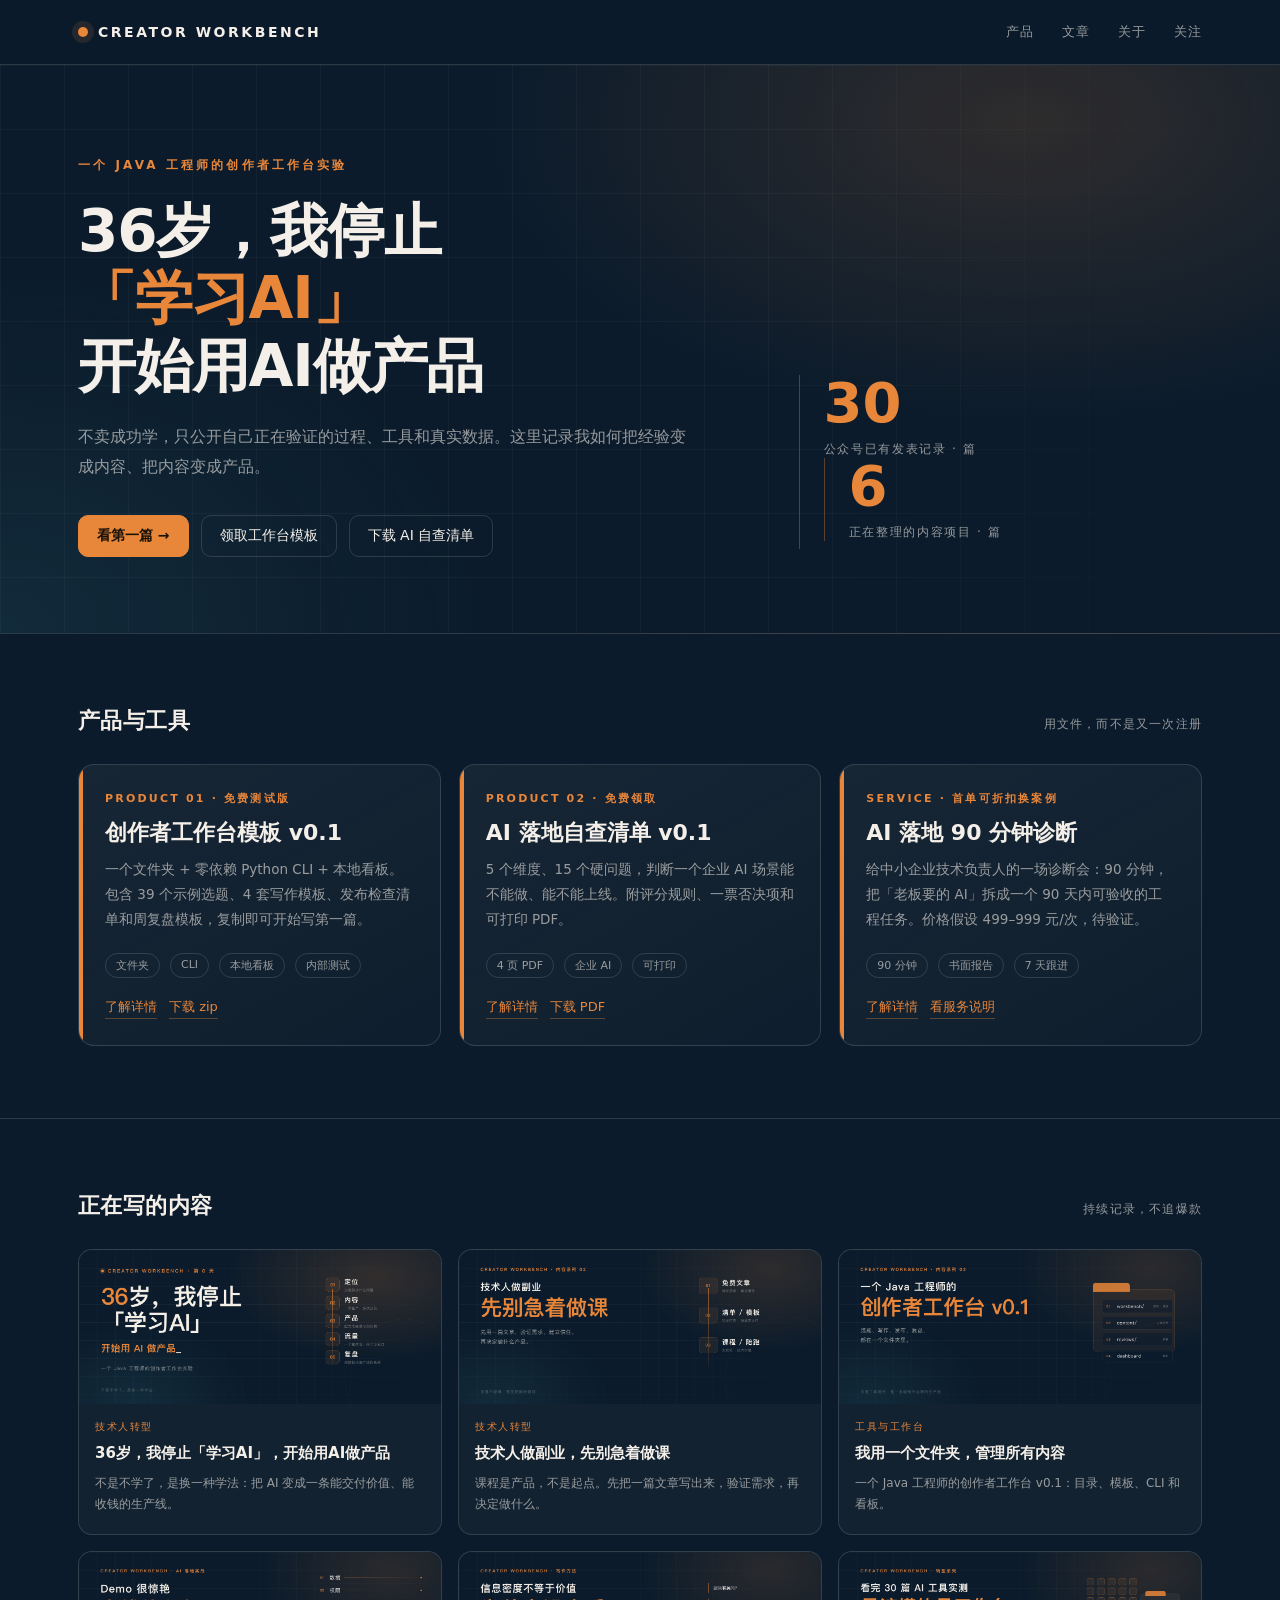
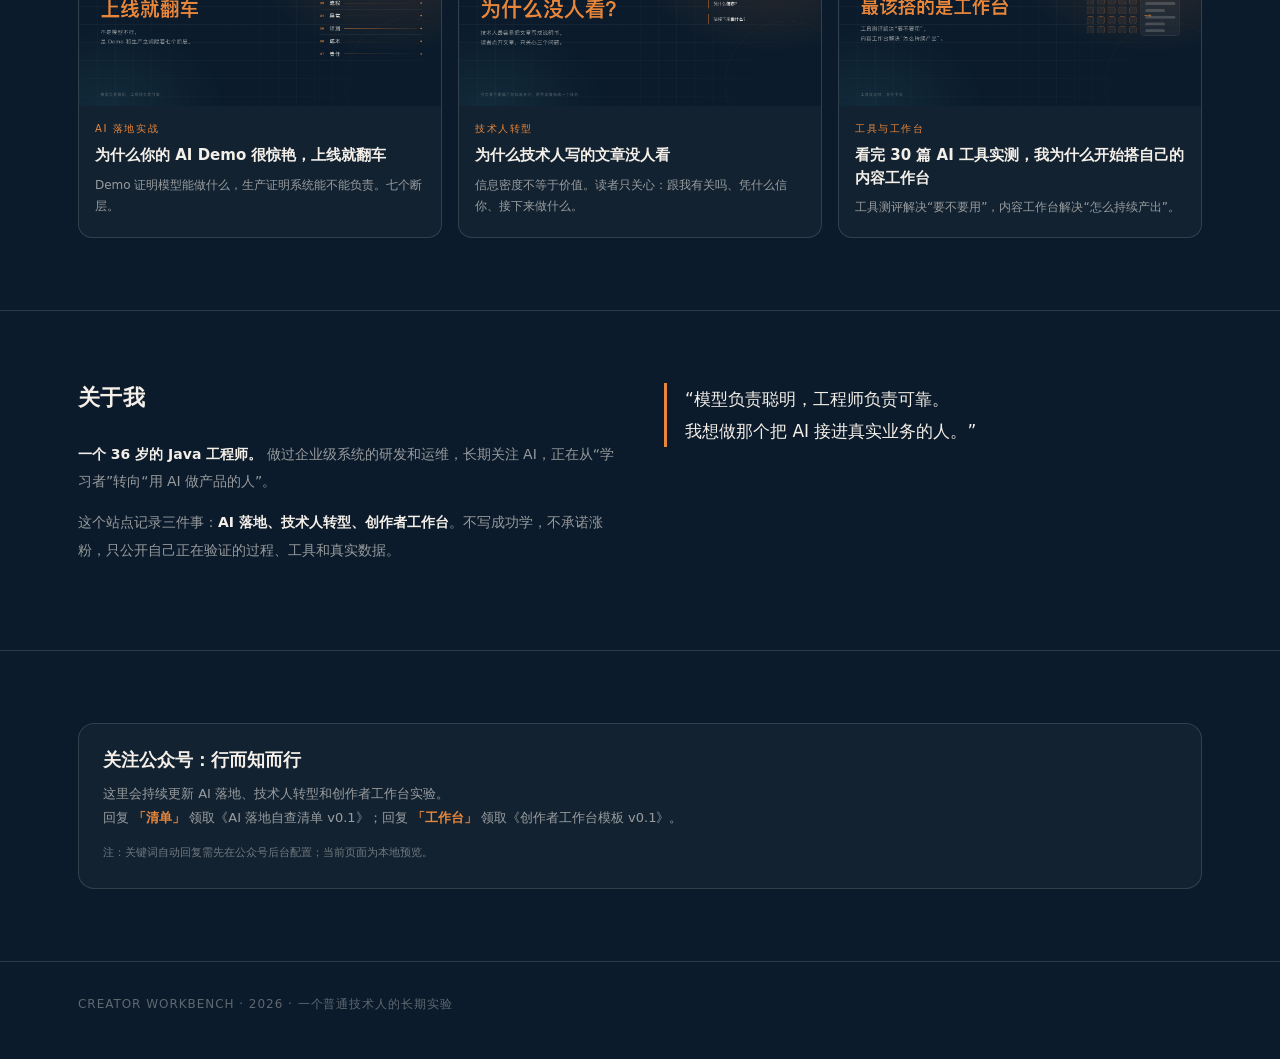
==== index.html @ 11e23430 "Add product detail pages and product links" ====
<!doctype html>
<html lang="zh-CN">
<head>
<meta charset="utf-8">
<meta name="viewport" content="width=device-width, initial-scale=1">
<meta name="description" content="一个 36 岁 Java 工程师的创作者工作台实验：AI 落地、技术人转型、内容与产品。">
<meta property="og:type" content="website">
<meta property="og:title" content="创作者工作台 · 一个 36 岁 Java 工程师的转型实验">
<meta property="og:description" content="不卖成功学，只公开自己正在验证的过程、工具和真实数据。">
<meta property="og:image" content="assets/og-image.png">
<meta name="twitter:card" content="summary_large_image">
<link rel="icon" href="favicon.svg" type="image/svg+xml">
<title>创作者工作台 · 一个 36 岁 Java 工程师的转型实验</title>
<style>
  :root{
    --navy:#0B1B2B; --navy2:#10283D; --orange:#E8863A; --cream:#F4EFE8; --dim:rgba(244,239,232,.6); --line:rgba(244,239,232,.14);
    --max:1180px;
  }
  *{box-sizing:border-box;margin:0;padding:0}
  html{scroll-behavior:smooth}
  body{background:var(--navy);color:var(--cream);font-family:"PingFang SC","Hiragino Sans GB","Microsoft YaHei",system-ui,sans-serif;-webkit-font-smoothing:antialiased}
  a{color:inherit;text-decoration:none}
  .wrap{max-width:var(--max);margin:0 auto;padding:0 28px}
  .nav{position:sticky;top:0;z-index:20;background:rgba(11,27,43,.82);backdrop-filter:blur(16px);border-bottom:1px solid var(--line)}
  .nav-in{height:64px;display:flex;align-items:center;justify-content:space-between}
  .brand{display:flex;align-items:center;gap:10px;font-size:14px;letter-spacing:.18em;font-weight:700}
  .mark{width:10px;height:10px;border-radius:50%;background:var(--orange);box-shadow:0 0 0 6px rgba(232,134,58,.12)}
  .nav-links{display:flex;gap:28px;font-size:13px;color:var(--dim);letter-spacing:.08em}
  .nav-links a:hover{color:var(--orange)}
  .hero{position:relative;overflow:hidden;padding:92px 0 76px;border-bottom:1px solid var(--line);background:
    radial-gradient(900px 500px at 80% 10%,rgba(232,134,58,.16),transparent 60%),
    radial-gradient(800px 600px at 0% 100%,rgba(45,106,120,.2),transparent 60%)}
  .hero:before{content:"";position:absolute;inset:0;background-image:linear-gradient(rgba(255,255,255,.035) 1px,transparent 1px),linear-gradient(90deg,rgba(255,255,255,.035) 1px,transparent 1px);background-size:64px 64px;mask-image:linear-gradient(90deg,#000 0%,#000 60%,transparent 100%)}
  .hero-in{position:relative;display:grid;grid-template-columns:1.25fr .75fr;gap:48px;align-items:end}
  .eyebrow{color:var(--orange);font-size:12px;letter-spacing:.26em;font-weight:600}
  h1{font-size:clamp(36px,4.8vw,58px);line-height:1.16;letter-spacing:-.02em;font-weight:800;margin-top:24px;max-width:760px}
  h1 span{color:var(--orange)}
  .lead{margin-top:22px;color:var(--dim);font-size:16px;line-height:1.9;max-width:620px}
  .actions{display:flex;flex-wrap:wrap;gap:12px;margin-top:32px}
  .btn{display:inline-flex;align-items:center;gap:8px;height:42px;padding:0 18px;border-radius:10px;font-size:14px;border:1px solid var(--line);color:var(--cream);transition:.2s}
  .btn:hover{border-color:var(--orange);color:var(--orange)}
  .btn.primary{background:var(--orange);border-color:var(--orange);color:#1a1208;font-weight:700}
  .btn.primary:hover{background:#f19a53;color:#1a1208}
  .hero-stat{border-left:1px solid rgba(232,134,58,.35);padding-left:24px;margin-bottom:8px}
  .hero-stat .big{font-size:56px;font-weight:800;color:var(--orange);line-height:1}
  .hero-stat .cap{font-size:12px;color:var(--dim);letter-spacing:.14em;margin-top:10px}
  .section{padding:72px 0;border-bottom:1px solid var(--line)}
  .section-head{display:flex;align-items:baseline;justify-content:space-between;gap:20px;margin-bottom:28px}
  .section-title{font-size:22px;font-weight:700;letter-spacing:.02em}
  .section-note{font-size:12px;color:var(--dim);letter-spacing:.1em}
  .products{display:grid;grid-template-columns:repeat(3,1fr);gap:18px}
  .product{border:1px solid var(--line);background:linear-gradient(150deg,rgba(244,239,232,.055),rgba(244,239,232,.015));border-radius:16px;padding:26px;position:relative;overflow:hidden}
  .product:before{content:"";position:absolute;left:0;top:0;width:4px;height:100%;background:var(--orange)}
  .product .k{font-size:11px;color:var(--orange);letter-spacing:.2em;font-weight:600}
  .product h3{font-size:22px;margin:12px 0 10px;line-height:1.35}
  .product p{font-size:13.5px;line-height:1.85;color:var(--dim);min-height:78px}
  .product .meta{display:flex;gap:10px;flex-wrap:wrap;margin:18px 0 20px}
  .pill{font-size:11px;border:1px solid var(--line);border-radius:999px;padding:4px 10px;color:var(--dim)}
  .product .links{display:flex;gap:12px;flex-wrap:wrap;font-size:13px}
  .product .links a{color:var(--orange);border-bottom:1px solid rgba(232,134,58,.35);padding-bottom:2px}
  .articles{display:grid;grid-template-columns:repeat(3,1fr);gap:16px}
  .article{border:1px solid var(--line);border-radius:14px;overflow:hidden;background:rgba(244,239,232,.03);transition:.2s}
  .article:hover{border-color:rgba(232,134,58,.5);transform:translateY(-2px)}
  .article img{display:block;width:100%;aspect-ratio:2.35/1;object-fit:cover;background:#10283D}
  .article-body{padding:16px 16px 18px}
  .article .tag{font-size:10px;color:var(--orange);letter-spacing:.16em}
  .article h3{font-size:15px;line-height:1.5;margin-top:8px;font-weight:600}
  .article p{font-size:12px;color:var(--dim);line-height:1.8;margin-top:8px;display:-webkit-box;-webkit-line-clamp:2;-webkit-box-orient:vertical;overflow:hidden}
  .about{display:grid;grid-template-columns:1fr 1fr;gap:48px;align-items:start}
  .about p{font-size:14px;line-height:1.95;color:var(--dim);margin-bottom:14px}
  .about strong{color:var(--cream)}
  .quote{border-left:3px solid var(--orange);padding-left:18px;color:var(--cream);font-size:17px;line-height:1.9}
  .contact{border:1px solid var(--line);border-radius:16px;padding:24px;background:rgba(244,239,232,.03)}
  .contact h3{font-size:18px;margin-bottom:10px}
  .contact p{font-size:13px;color:var(--dim);line-height:1.9}
  .contact .kw{color:var(--orange);font-weight:600}
  footer{padding:34px 0 46px;color:rgba(244,239,232,.36);font-size:12px;letter-spacing:.08em}
  @media(max-width:900px){.hero-in{grid-template-columns:1fr}.hero-stat{border-left:0;border-top:1px solid var(--line);padding:20px 0 0}.products{grid-template-columns:1fr}.articles{grid-template-columns:repeat(2,1fr)}.about{grid-template-columns:1fr}}
  @media(max-width:560px){.nav-links{display:none}.articles{grid-template-columns:1fr}.section{padding:56px 0}.hero{padding:70px 0 60px}}
</style>
</head>
<body>
<nav class="nav"><div class="wrap nav-in">
  <div class="brand"><span class="mark"></span>CREATOR WORKBENCH</div>
  <div class="nav-links"><a href="#products">产品</a><a href="#articles">文章</a><a href="#about">关于</a><a href="#contact">关注</a></div>
</div></nav>

<header class="hero"><div class="wrap hero-in">
  <div>
    <div class="eyebrow">一个 JAVA 工程师的创作者工作台实验</div>
    <h1>36岁，我停止<br><span>「学习AI」</span><br>开始用AI做产品</h1>
    <p class="lead">不卖成功学，只公开自己正在验证的过程、工具和真实数据。这里记录我如何把经验变成内容、把内容变成产品。</p>
    <div class="actions">
      <a class="btn primary" href="articles/2026-11-09-stop-learning-ai/index.html">看第一篇 →</a>
      <a class="btn" href="downloads/creator-workbench-template-v0.1.zip">领取工作台模板</a>
      <a class="btn" href="downloads/AI落地自查清单-v0.1.pdf">下载 AI 自查清单</a>
    </div>
  </div>
  <div class="hero-stat"><div class="big">30</div><div class="cap">公众号已有发表记录 · 篇</div><div class="hero-stat"><div class="big">6</div><div class="cap">正在整理的内容项目 · 篇</div></div></div>
</div></header>

<main>
  <section class="section" id="products"><div class="wrap">
    <div class="section-head"><h2 class="section-title">产品与工具</h2><span class="section-note">用文件，而不是又一次注册</span></div>
    <div class="products">
      <article class="product">
        <div class="k">PRODUCT 01 · 免费测试版</div>
        <h3>创作者工作台模板 v0.1</h3>
        <p>一个文件夹 + 零依赖 Python CLI + 本地看板。包含 39 个示例选题、4 套写作模板、发布检查清单和周复盘模板，复制即可开始写第一篇。</p>
        <div class="meta"><span class="pill">文件夹</span><span class="pill">CLI</span><span class="pill">本地看板</span><span class="pill">内部测试</span></div>
        <div class="links"><a href="products/creator-workbench-template.html">了解详情</a><a href="downloads/creator-workbench-template-v0.1.zip">下载 zip</a></div>
      </article>
      <article class="product">
        <div class="k">PRODUCT 02 · 免费领取</div>
        <h3>AI 落地自查清单 v0.1</h3>
        <p>5 个维度、15 个硬问题，判断一个企业 AI 场景能不能做、能不能上线。附评分规则、一票否决项和可打印 PDF。</p>
        <div class="meta"><span class="pill">4 页 PDF</span><span class="pill">企业 AI</span><span class="pill">可打印</span></div>
        <div class="links"><a href="products/ai-landing-checklist.html">了解详情</a><a href="downloads/AI落地自查清单-v0.1.pdf">下载 PDF</a></div>
      </article>
      <article class="product">
        <div class="k">SERVICE · 首单可折扣换案例</div>
        <h3>AI 落地 90 分钟诊断</h3>
        <p>给中小企业技术负责人的一场诊断会：90 分钟，把「老板要的 AI」拆成一个 90 天内可验收的工程任务。价格假设 499–999 元/次，待验证。</p>
        <div class="meta"><span class="pill">90 分钟</span><span class="pill">书面报告</span><span class="pill">7 天跟进</span></div>
        <div class="links"><a href="products/ai-diagnosis.html">了解详情</a><a href="downloads/AI落地90分钟诊断-服务说明.pdf">看服务说明</a></div>
      </article>
    </div>
  </div></section>

  <section class="section" id="articles"><div class="wrap">
    <div class="section-head"><h2 class="section-title">正在写的内容</h2><span class="section-note">持续记录，不追爆款</span></div>
    <div class="articles">
      <a class="article" href="articles/2026-11-09-stop-learning-ai/index.html"><img src="assets/article-01-cover.png" alt="36岁，我停止「学习AI」"><div class="article-body"><div class="tag">技术人转型</div><h3>36岁，我停止「学习AI」，开始用AI做产品</h3><p>不是不学了，是换一种学法：把 AI 变成一条能交付价值、能收钱的生产线。</p></div></a>
      <a class="article" href="articles/2026-11-10-side-business-first-article/index.html"><img src="assets/article-02-cover.png" alt="技术人做副业"><div class="article-body"><div class="tag">技术人转型</div><h3>技术人做副业，先别急着做课</h3><p>课程是产品，不是起点。先把一篇文章写出来，验证需求，再决定做什么。</p></div></a>
      <a class="article" href="articles/2026-11-15-creator-workbench-v01/index.html"><img src="assets/article-03-cover.png" alt="我用一个文件夹管理所有内容"><div class="article-body"><div class="tag">工具与工作台</div><h3>我用一个文件夹，管理所有内容</h3><p>一个 Java 工程师的创作者工作台 v0.1：目录、模板、CLI 和看板。</p></div></a>
      <a class="article" href="articles/2026-11-18-ai-demo-to-production/index.html"><img src="assets/article-04-cover.png" alt="AI Demo 上线翻车"><div class="article-body"><div class="tag">AI 落地实战</div><h3>为什么你的 AI Demo 很惊艳，上线就翻车</h3><p>Demo 证明模型能做什么，生产证明系统能不能负责。七个断层。</p></div></a>
      <a class="article" href="articles/2026-11-21-why-tech-articles-flop/index.html"><img src="assets/article-05-cover.png" alt="为什么技术人写的文章没人看"><div class="article-body"><div class="tag">技术人转型</div><h3>为什么技术人写的文章没人看</h3><p>信息密度不等于价值。读者只关心：跟我有关吗、凭什么信你、接下来做什么。</p></div></a>
      <a class="article" href="articles/2026-11-24-30-tools-workbench/index.html"><img src="assets/article-06-cover.png" alt="30篇工具实测之后"><div class="article-body"><div class="tag">工具与工作台</div><h3>看完 30 篇 AI 工具实测，我为什么开始搭自己的内容工作台</h3><p>工具测评解决“要不要用”，内容工作台解决“怎么持续产出”。</p></div></a>
    </div>
  </div></section>

  <section class="section" id="about"><div class="wrap about">
    <div>
      <div class="section-head"><h2 class="section-title">关于我</h2></div>
      <p><strong>一个 36 岁的 Java 工程师。</strong> 做过企业级系统的研发和运维，长期关注 AI，正在从“学习者”转向“用 AI 做产品的人”。</p>
      <p>这个站点记录三件事：<strong>AI 落地、技术人转型、创作者工作台</strong>。不写成功学，不承诺涨粉，只公开自己正在验证的过程、工具和真实数据。</p>
    </div>
    <div class="quote">“模型负责聪明，工程师负责可靠。<br>我想做那个把 AI 接进真实业务的人。”</div>
  </div></section>

  <section class="section" id="contact"><div class="wrap">
    <div class="contact">
      <h3>关注公众号：行而知而行</h3>
      <p>这里会持续更新 AI 落地、技术人转型和创作者工作台实验。<br>回复 <span class="kw">「清单」</span> 领取《AI 落地自查清单 v0.1》；回复 <span class="kw">「工作台」</span> 领取《创作者工作台模板 v0.1》。</p>
      <p style="margin-top:12px;font-size:11px;opacity:.7">注：关键词自动回复需先在公众号后台配置；当前页面为本地预览。</p>
    </div>
  </div></section>
</main>
<footer><div class="wrap">CREATOR WORKBENCH · 2026 · 一个普通技术人的长期实验</div></footer>
</body>
</html>
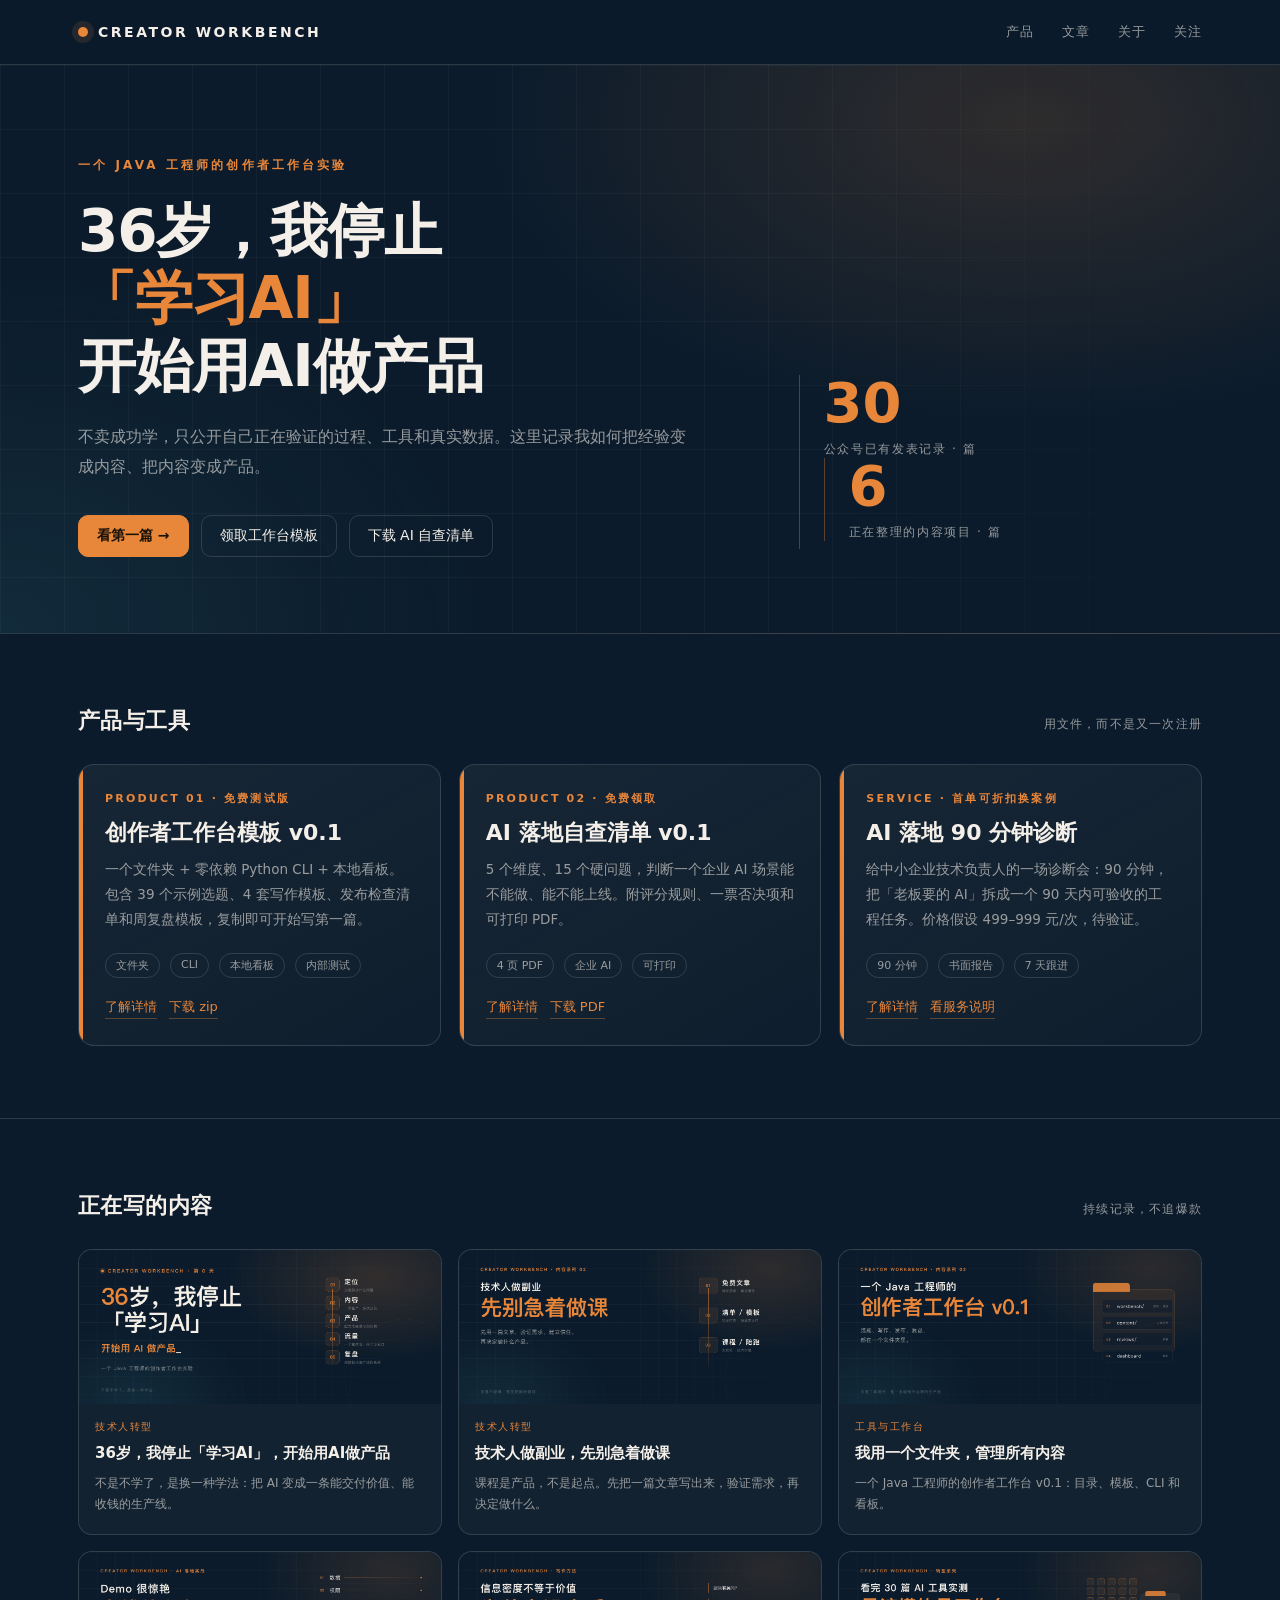
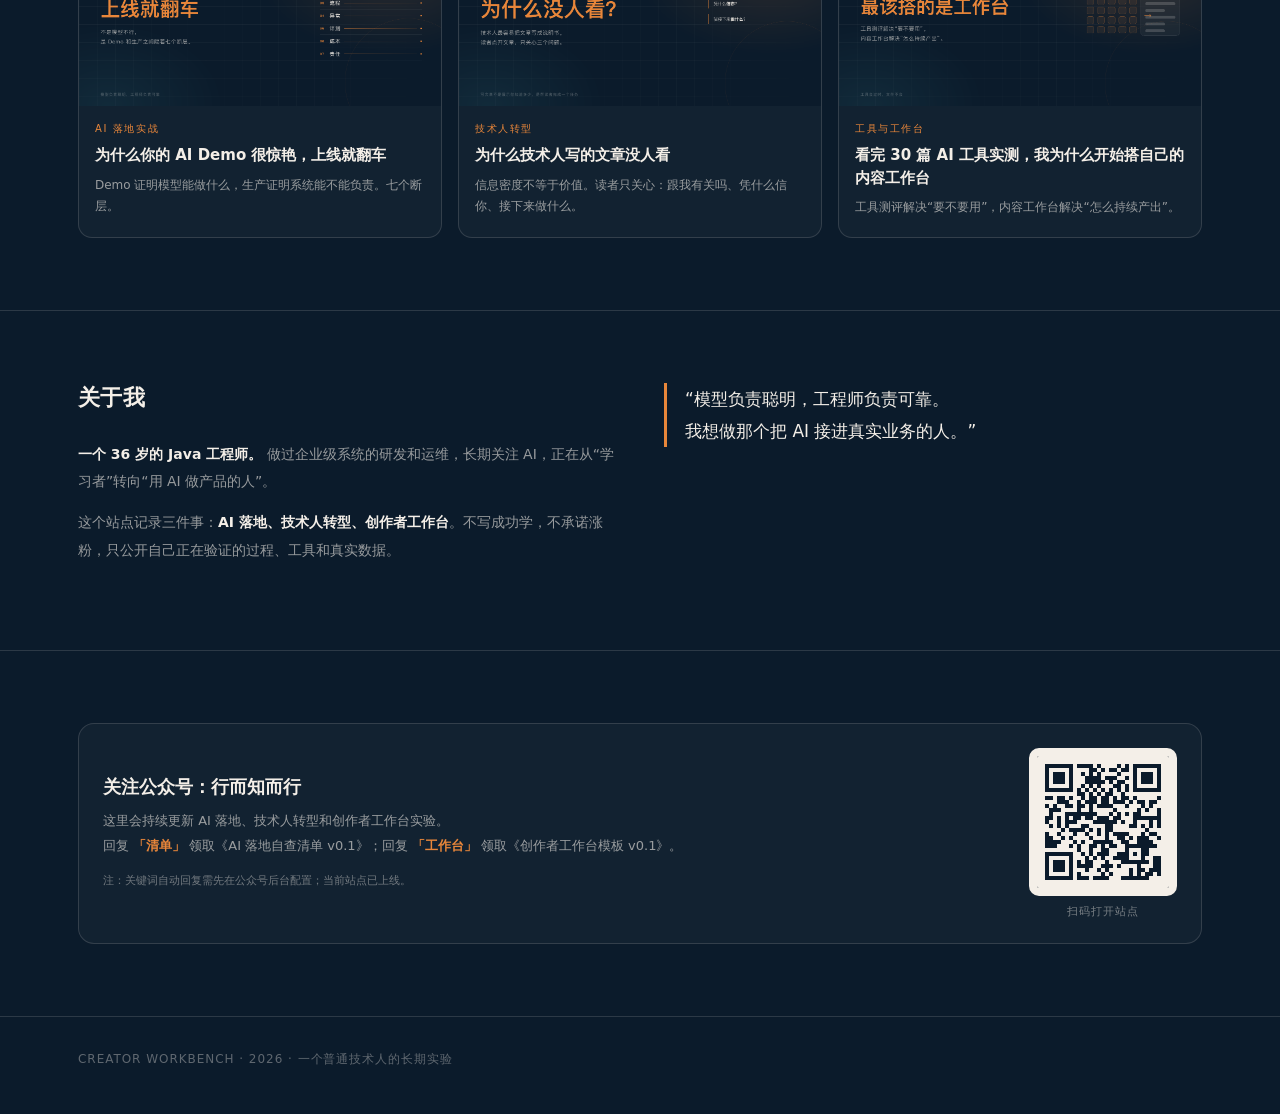
==== commit d536e993: "Add site QR code" ====
--- a/index.html
+++ b/index.html
@@ -149,10 +149,16 @@
   </div></section>
 
   <section class="section" id="contact"><div class="wrap">
-    <div class="contact">
-      <h3>关注公众号：行而知而行</h3>
-      <p>这里会持续更新 AI 落地、技术人转型和创作者工作台实验。<br>回复 <span class="kw">「清单」</span> 领取《AI 落地自查清单 v0.1》；回复 <span class="kw">「工作台」</span> 领取《创作者工作台模板 v0.1》。</p>
-      <p style="margin-top:12px;font-size:11px;opacity:.7">注：关键词自动回复需先在公众号后台配置；当前页面为本地预览。</p>
+    <div class="contact" style="display:flex;gap:26px;align-items:center;flex-wrap:wrap">
+      <div style="flex:1;min-width:280px">
+        <h3>关注公众号：行而知而行</h3>
+        <p>这里会持续更新 AI 落地、技术人转型和创作者工作台实验。<br>回复 <span class="kw">「清单」</span> 领取《AI 落地自查清单 v0.1》；回复 <span class="kw">「工作台」</span> 领取《创作者工作台模板 v0.1》。</p>
+        <p style="margin-top:12px;font-size:11px;opacity:.7">注：关键词自动回复需先在公众号后台配置；当前站点已上线。</p>
+      </div>
+      <div style="text-align:center;color:rgba(244,239,232,.45);font-size:11px;letter-spacing:.08em">
+        <img src="assets/site-qr.png" alt="扫码打开创作者工作台" style="width:148px;height:148px;display:block;border:8px solid #F4EFE8;border-radius:10px;background:#F4EFE8;margin-bottom:8px">
+        扫码打开站点
+      </div>
     </div>
   </div></section>
 </main>
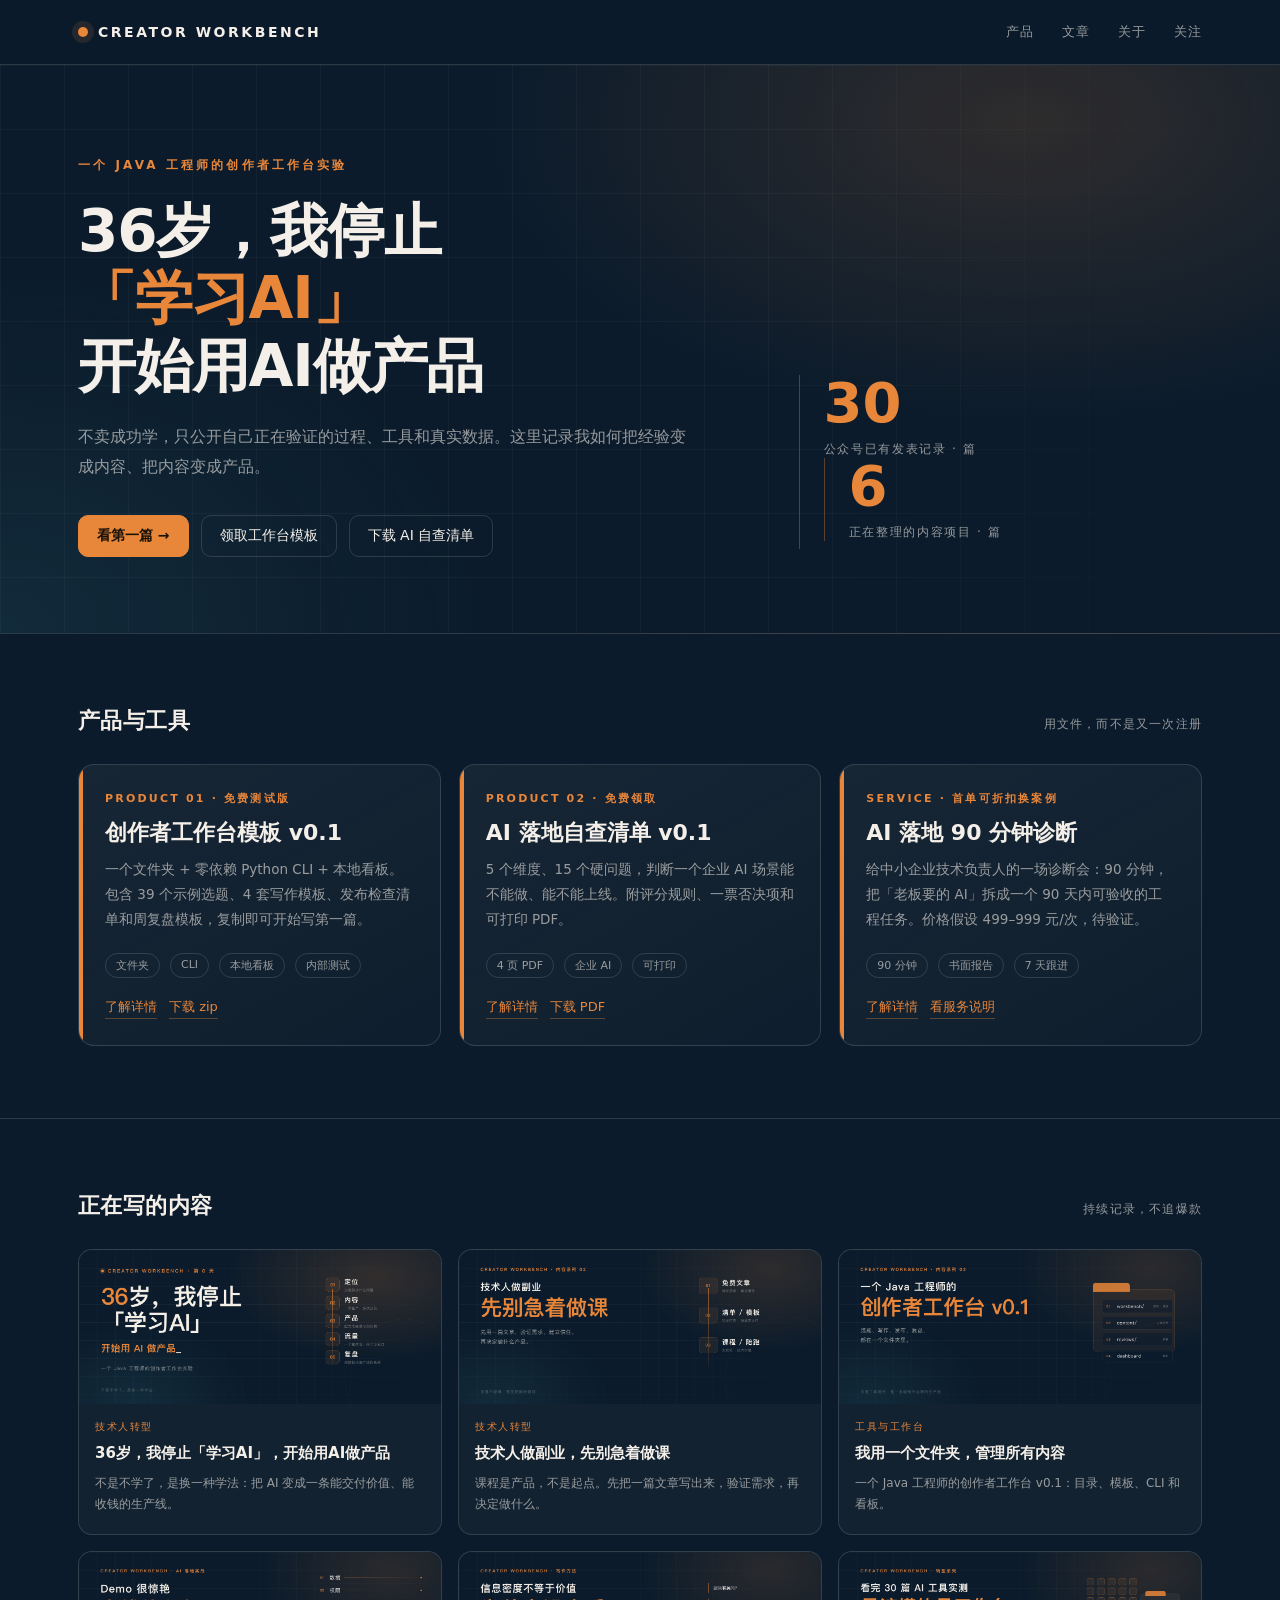
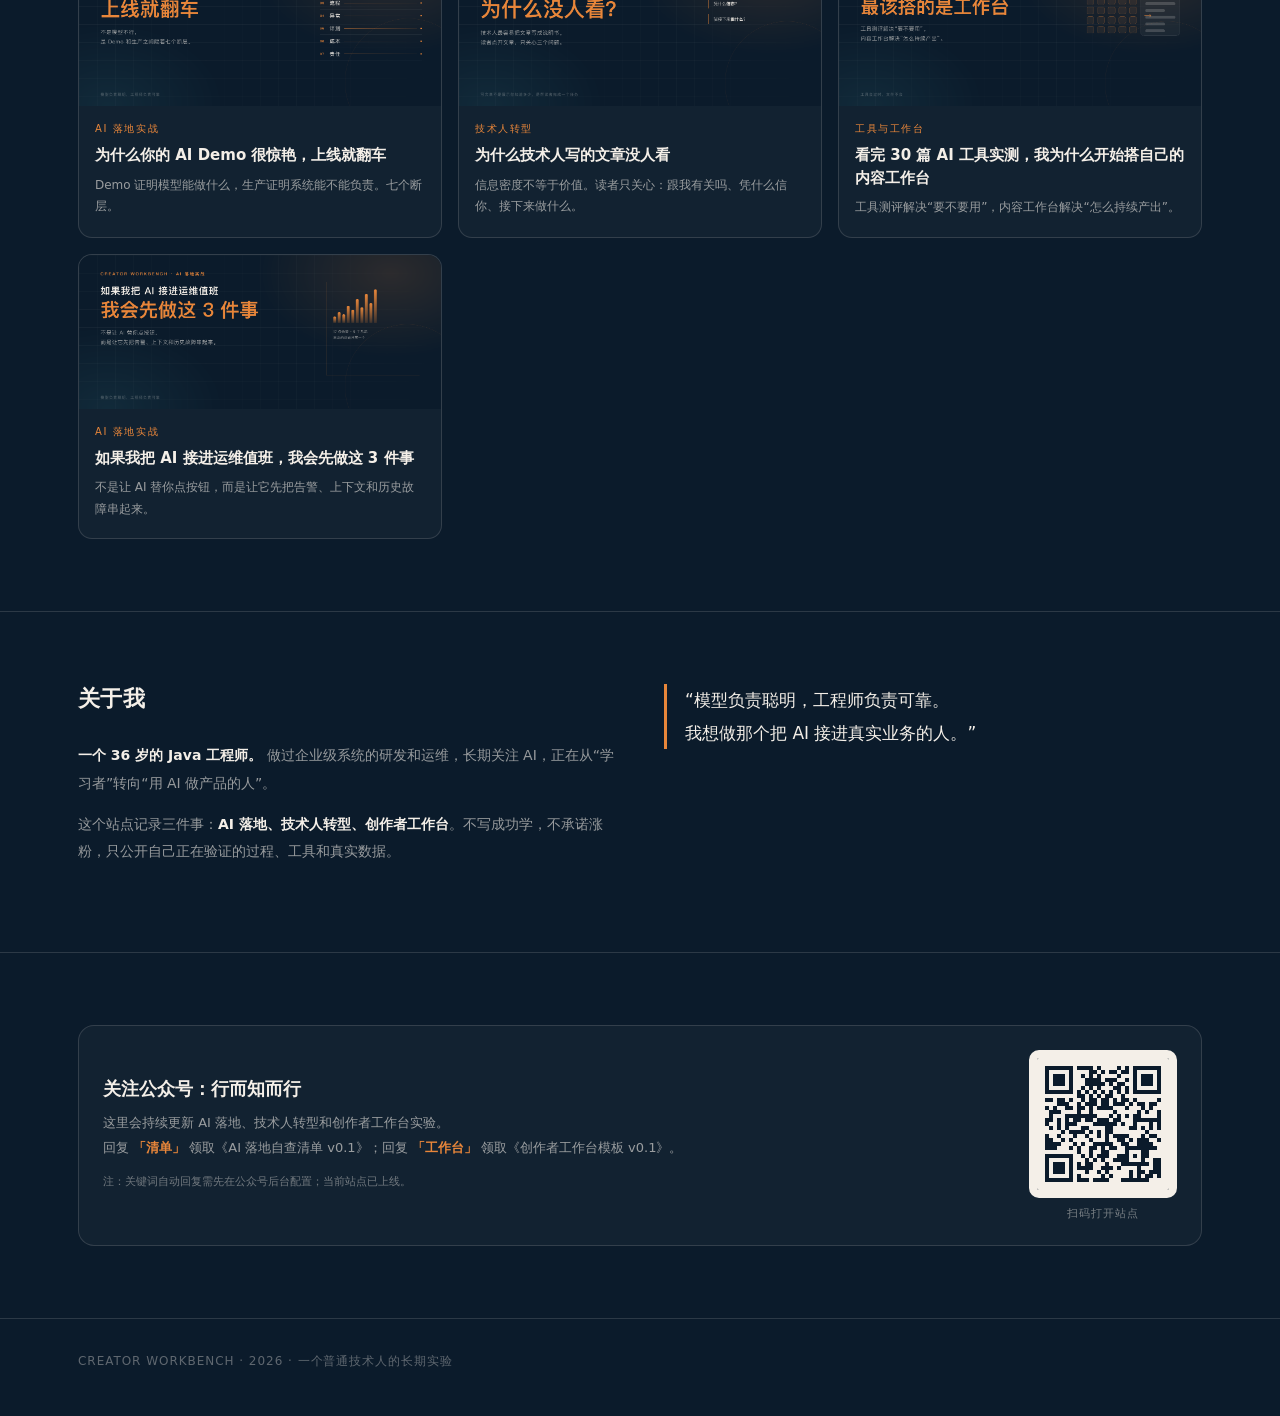
==== commit aa17fc82: "Add AI ops article page" ====
--- a/index.html
+++ b/index.html
@@ -78,6 +78,7 @@
   @media(max-width:900px){.hero-in{grid-template-columns:1fr}.hero-stat{border-left:0;border-top:1px solid var(--line);padding:20px 0 0}.products{grid-template-columns:1fr}.articles{grid-template-columns:repeat(2,1fr)}.about{grid-template-columns:1fr}}
   @media(max-width:560px){.nav-links{display:none}.articles{grid-template-columns:1fr}.section{padding:56px 0}.hero{padding:70px 0 60px}}
 </style>
+<script type="application/ld+json">{"@context":"https://schema.org","@type":"Person","name":"一个 36 岁的 Java 工程师","description":"AI 落地、技术人转型、创作者工作台实验","url":"https://striveh.github.io/creator-workbench-site/","sameAs":["https://github.com/striveh/creator-workbench-site"]}</script>
 </head>
 <body>
 <nav class="nav"><div class="wrap nav-in">
@@ -136,6 +137,8 @@
       <a class="article" href="articles/2026-11-18-ai-demo-to-production/index.html"><img src="assets/article-04-cover.png" alt="AI Demo 上线翻车"><div class="article-body"><div class="tag">AI 落地实战</div><h3>为什么你的 AI Demo 很惊艳，上线就翻车</h3><p>Demo 证明模型能做什么，生产证明系统能不能负责。七个断层。</p></div></a>
       <a class="article" href="articles/2026-11-21-why-tech-articles-flop/index.html"><img src="assets/article-05-cover.png" alt="为什么技术人写的文章没人看"><div class="article-body"><div class="tag">技术人转型</div><h3>为什么技术人写的文章没人看</h3><p>信息密度不等于价值。读者只关心：跟我有关吗、凭什么信你、接下来做什么。</p></div></a>
       <a class="article" href="articles/2026-11-24-30-tools-workbench/index.html"><img src="assets/article-06-cover.png" alt="30篇工具实测之后"><div class="article-body"><div class="tag">工具与工作台</div><h3>看完 30 篇 AI 工具实测，我为什么开始搭自己的内容工作台</h3><p>工具测评解决“要不要用”，内容工作台解决“怎么持续产出”。</p></div></a>
+      <a class="article" href="articles/2026-11-27-ai-ops-oncall/index.html"><img src="assets/article-07-cover.png" alt="如果我把 AI 接进运维值班"><div class="article-body"><div class="tag">AI 落地实战</div><h3>如果我把 AI 接进运维值班，我会先做这 3 件事</h3><p>不是让 AI 替你点按钮，而是让它先把告警、上下文和历史故障串起来。</p></div></a>
+
     </div>
   </div></section>
 
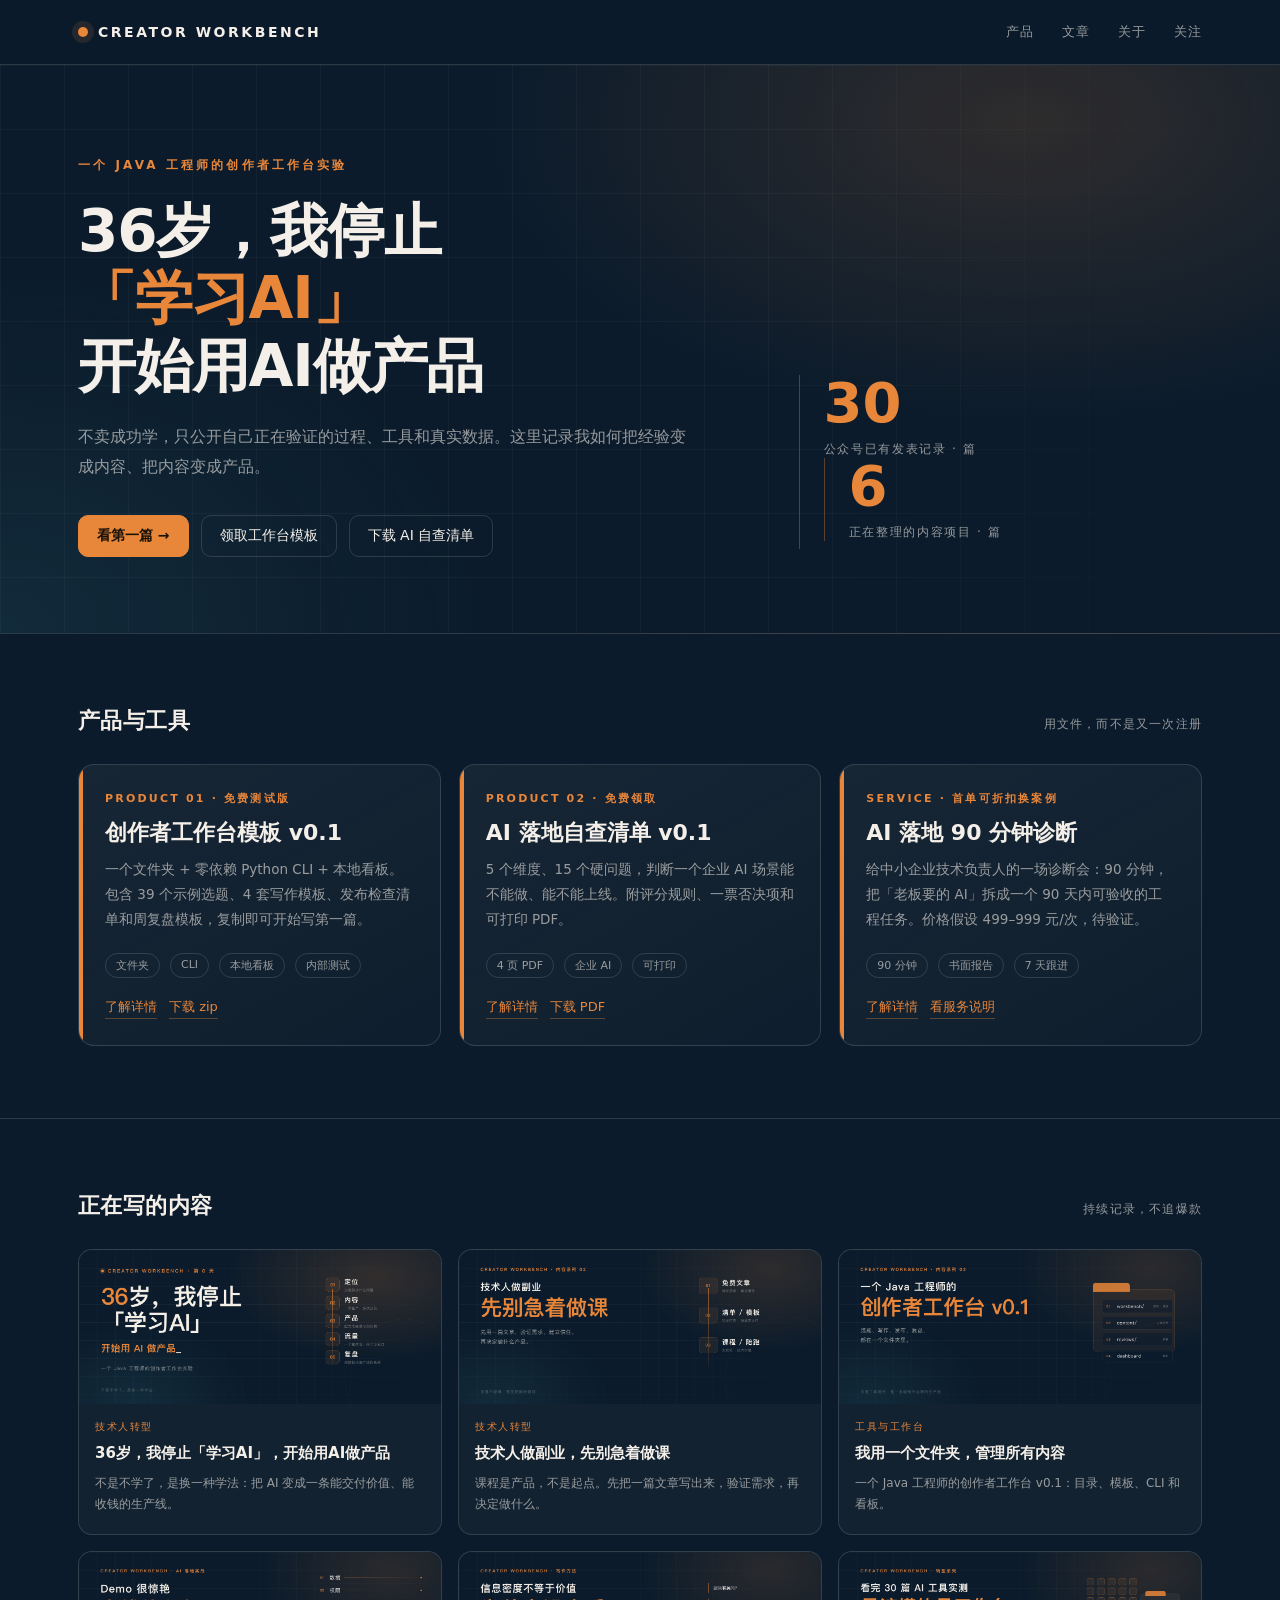
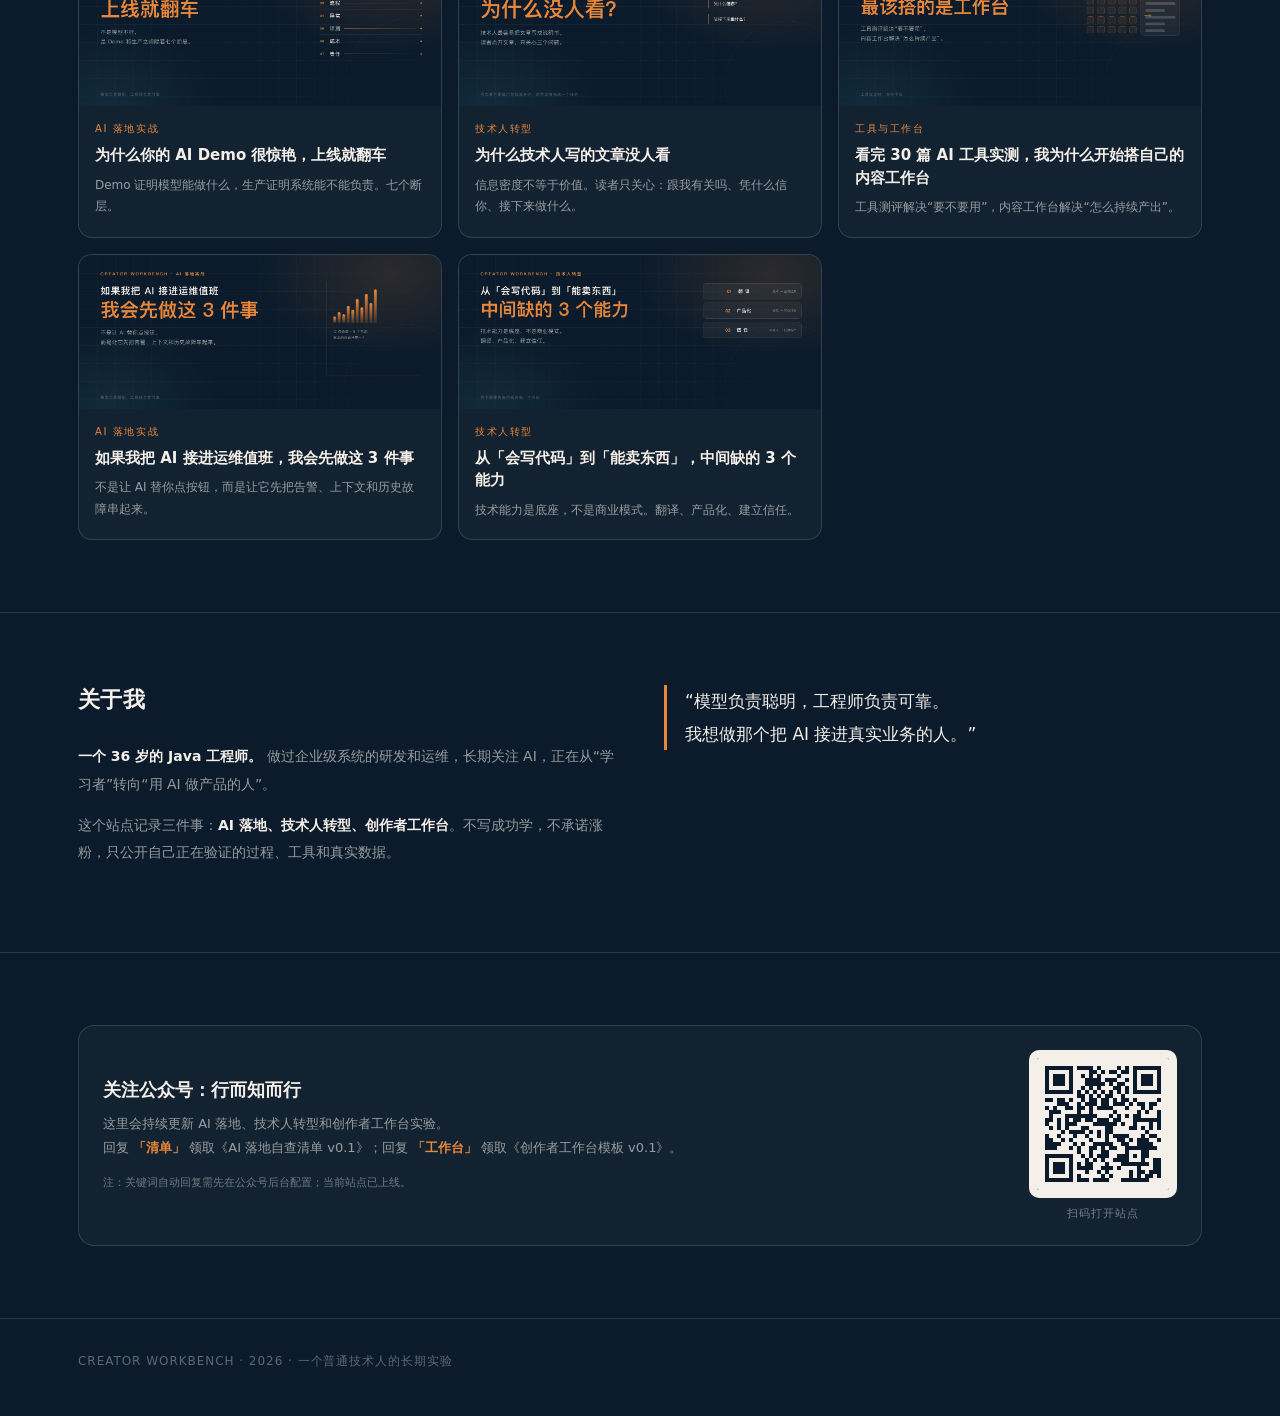
==== commit 27c10418: "Add code-to-selling article page" ====
--- a/index.html
+++ b/index.html
@@ -10,6 +10,7 @@
 <meta property="og:image" content="assets/og-image.png">
 <meta name="twitter:card" content="summary_large_image">
 <link rel="icon" href="favicon.svg" type="image/svg+xml">
+<link rel="alternate" type="application/rss+xml" title="创作者工作台 RSS" href="feed.xml">
 <title>创作者工作台 · 一个 36 岁 Java 工程师的转型实验</title>
 <style>
   :root{
@@ -138,6 +139,8 @@
       <a class="article" href="articles/2026-11-21-why-tech-articles-flop/index.html"><img src="assets/article-05-cover.png" alt="为什么技术人写的文章没人看"><div class="article-body"><div class="tag">技术人转型</div><h3>为什么技术人写的文章没人看</h3><p>信息密度不等于价值。读者只关心：跟我有关吗、凭什么信你、接下来做什么。</p></div></a>
       <a class="article" href="articles/2026-11-24-30-tools-workbench/index.html"><img src="assets/article-06-cover.png" alt="30篇工具实测之后"><div class="article-body"><div class="tag">工具与工作台</div><h3>看完 30 篇 AI 工具实测，我为什么开始搭自己的内容工作台</h3><p>工具测评解决“要不要用”，内容工作台解决“怎么持续产出”。</p></div></a>
       <a class="article" href="articles/2026-11-27-ai-ops-oncall/index.html"><img src="assets/article-07-cover.png" alt="如果我把 AI 接进运维值班"><div class="article-body"><div class="tag">AI 落地实战</div><h3>如果我把 AI 接进运维值班，我会先做这 3 件事</h3><p>不是让 AI 替你点按钮，而是让它先把告警、上下文和历史故障串起来。</p></div></a>
+      <a class="article" href="articles/2026-11-30-code-to-selling/index.html"><img src="assets/article-08-cover.png" alt="从会写代码到能卖东西"><div class="article-body"><div class="tag">技术人转型</div><h3>从「会写代码」到「能卖东西」，中间缺的 3 个能力</h3><p>技术能力是底座，不是商业模式。翻译、产品化、建立信任。</p></div></a>
+
 
     </div>
   </div></section>
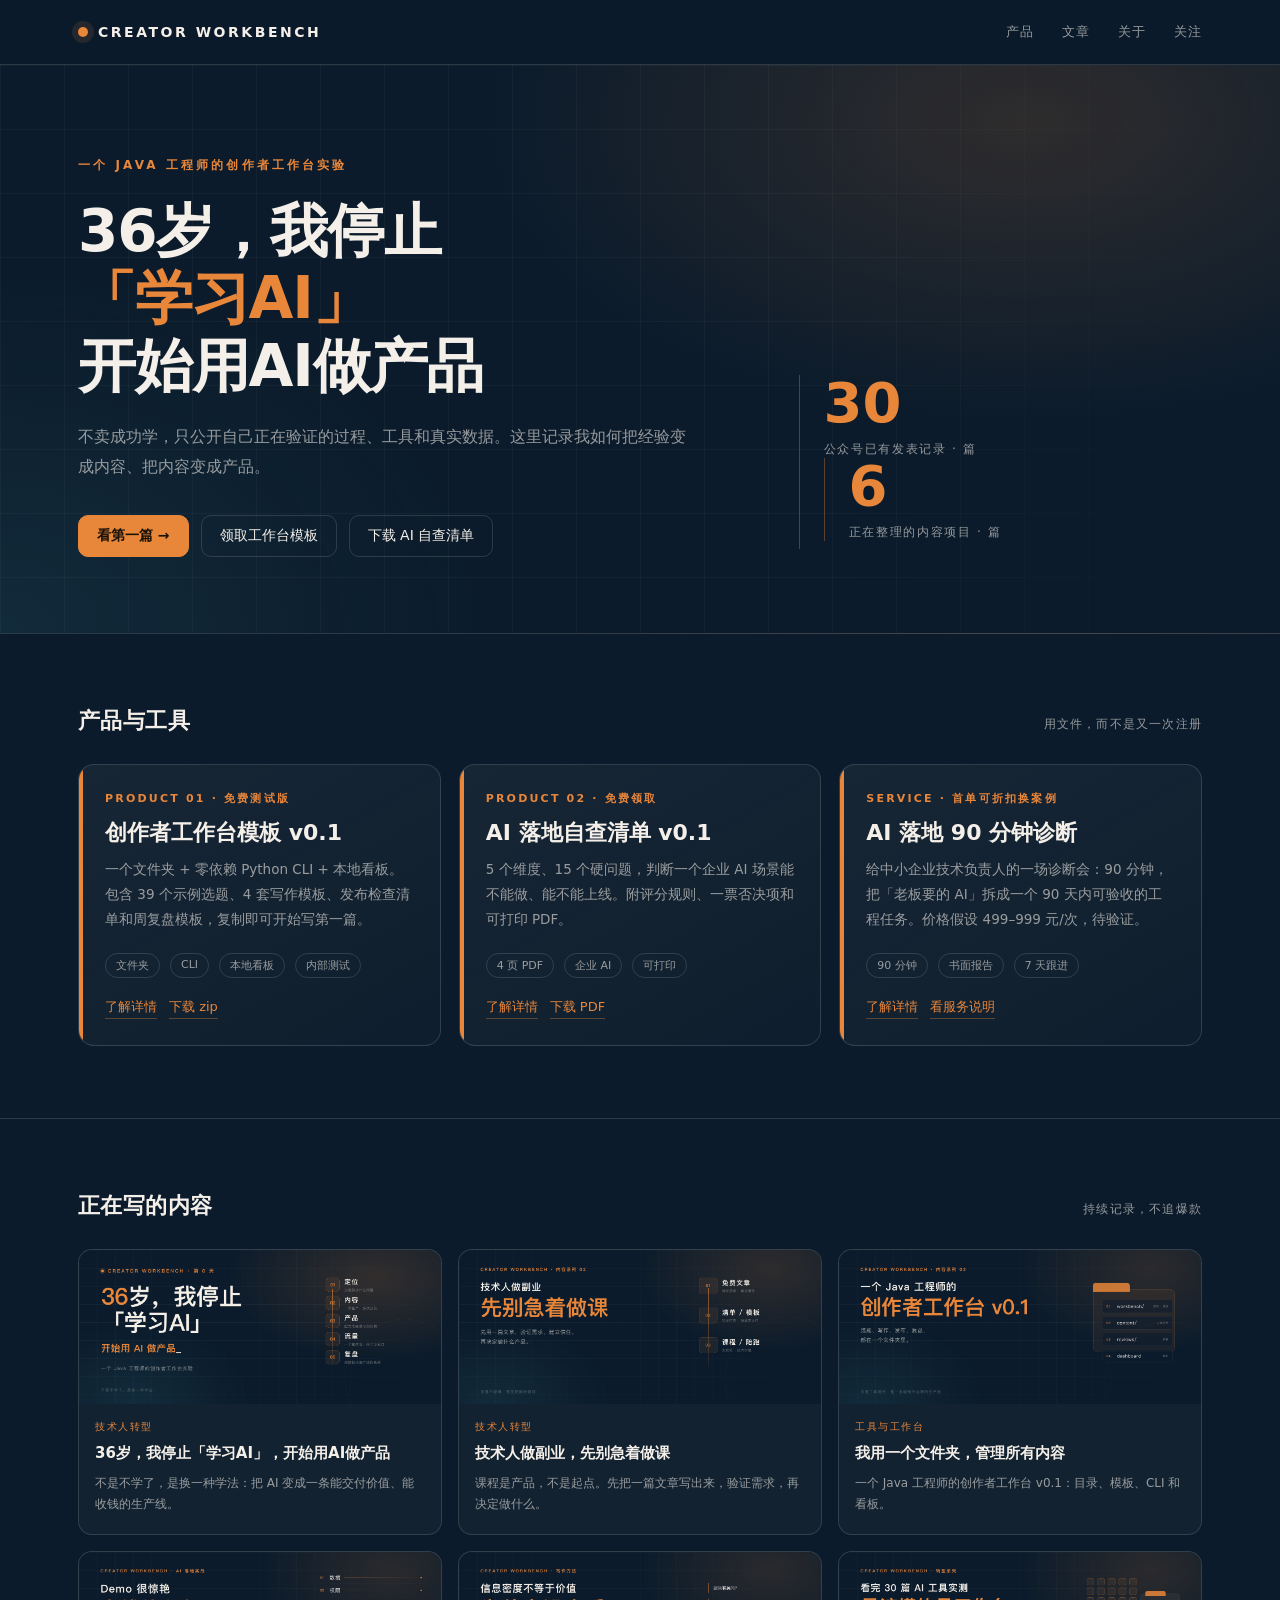
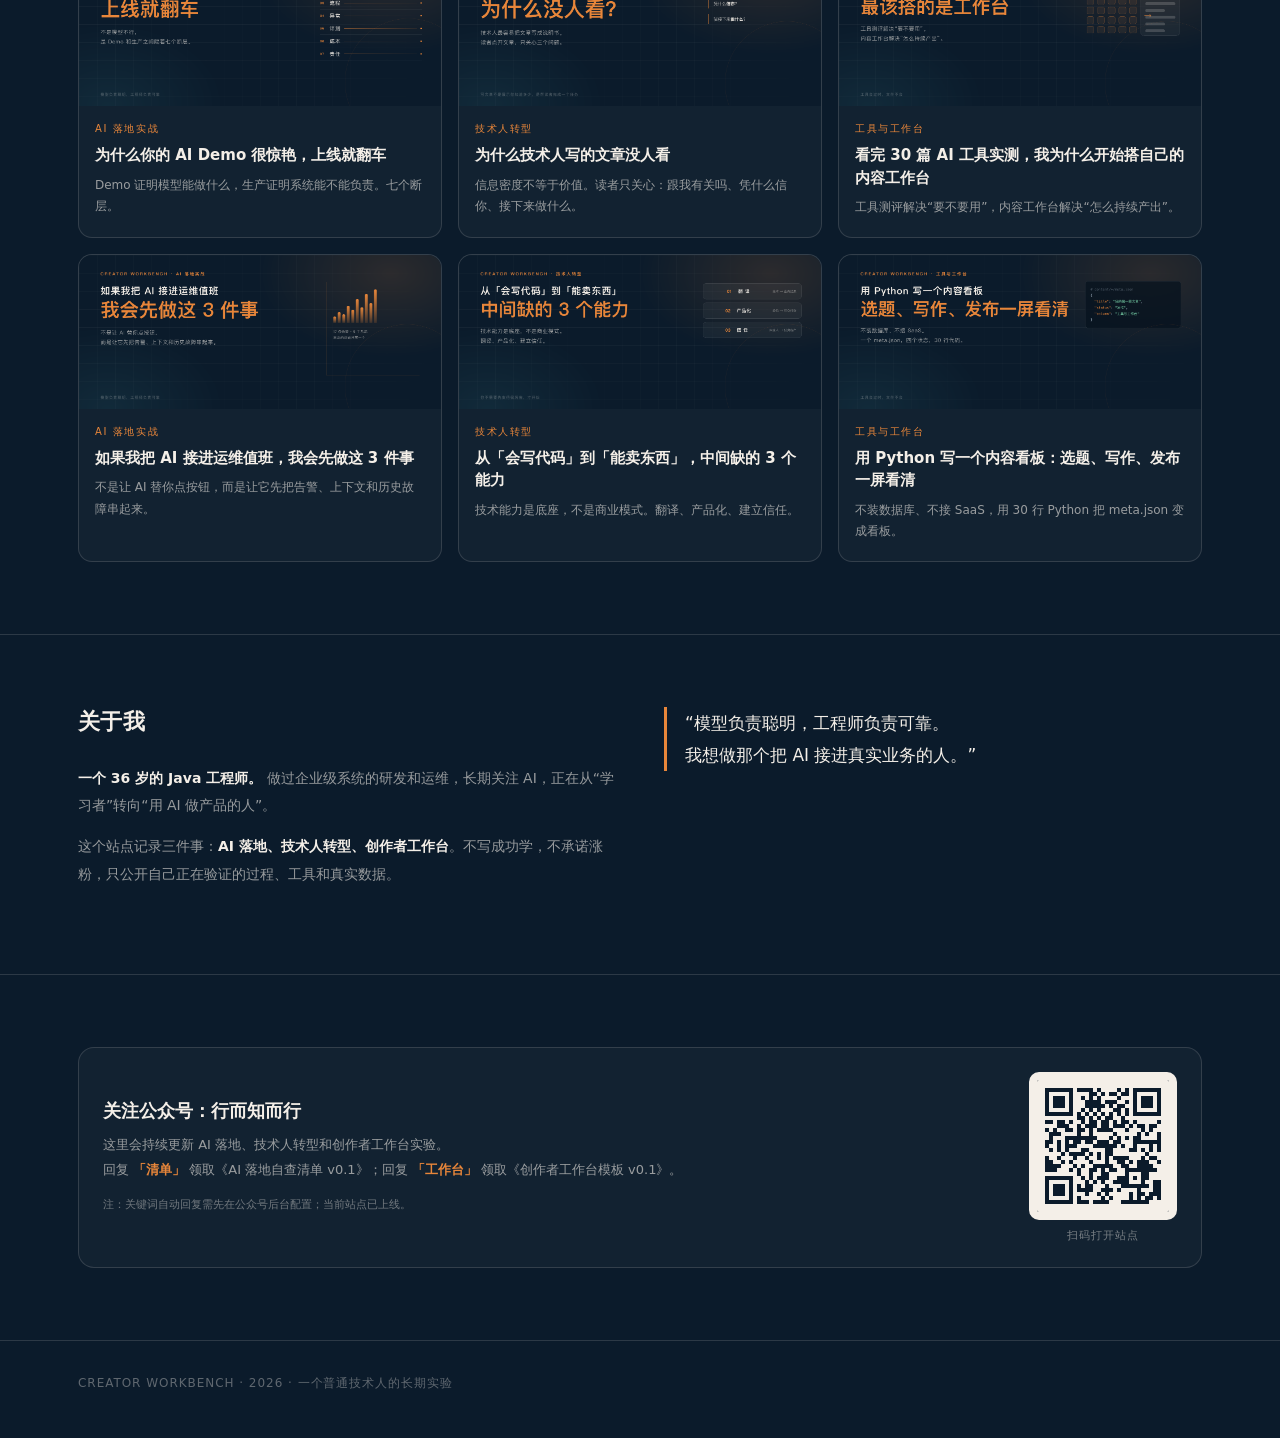
==== commit 8554f4dd: "Add Python content dashboard article" ====
--- a/index.html
+++ b/index.html
@@ -140,6 +140,8 @@
       <a class="article" href="articles/2026-11-24-30-tools-workbench/index.html"><img src="assets/article-06-cover.png" alt="30篇工具实测之后"><div class="article-body"><div class="tag">工具与工作台</div><h3>看完 30 篇 AI 工具实测，我为什么开始搭自己的内容工作台</h3><p>工具测评解决“要不要用”，内容工作台解决“怎么持续产出”。</p></div></a>
       <a class="article" href="articles/2026-11-27-ai-ops-oncall/index.html"><img src="assets/article-07-cover.png" alt="如果我把 AI 接进运维值班"><div class="article-body"><div class="tag">AI 落地实战</div><h3>如果我把 AI 接进运维值班，我会先做这 3 件事</h3><p>不是让 AI 替你点按钮，而是让它先把告警、上下文和历史故障串起来。</p></div></a>
       <a class="article" href="articles/2026-11-30-code-to-selling/index.html"><img src="assets/article-08-cover.png" alt="从会写代码到能卖东西"><div class="article-body"><div class="tag">技术人转型</div><h3>从「会写代码」到「能卖东西」，中间缺的 3 个能力</h3><p>技术能力是底座，不是商业模式。翻译、产品化、建立信任。</p></div></a>
+      <a class="article" href="articles/2026-12-03-python-content-dashboard/index.html"><img src="assets/article-09-cover.png" alt="用 Python 写一个内容看板"><div class="article-body"><div class="tag">工具与工作台</div><h3>用 Python 写一个内容看板：选题、写作、发布一屏看清</h3><p>不装数据库、不接 SaaS，用 30 行 Python 把 meta.json 变成看板。</p></div></a>
+
 
 
     </div>
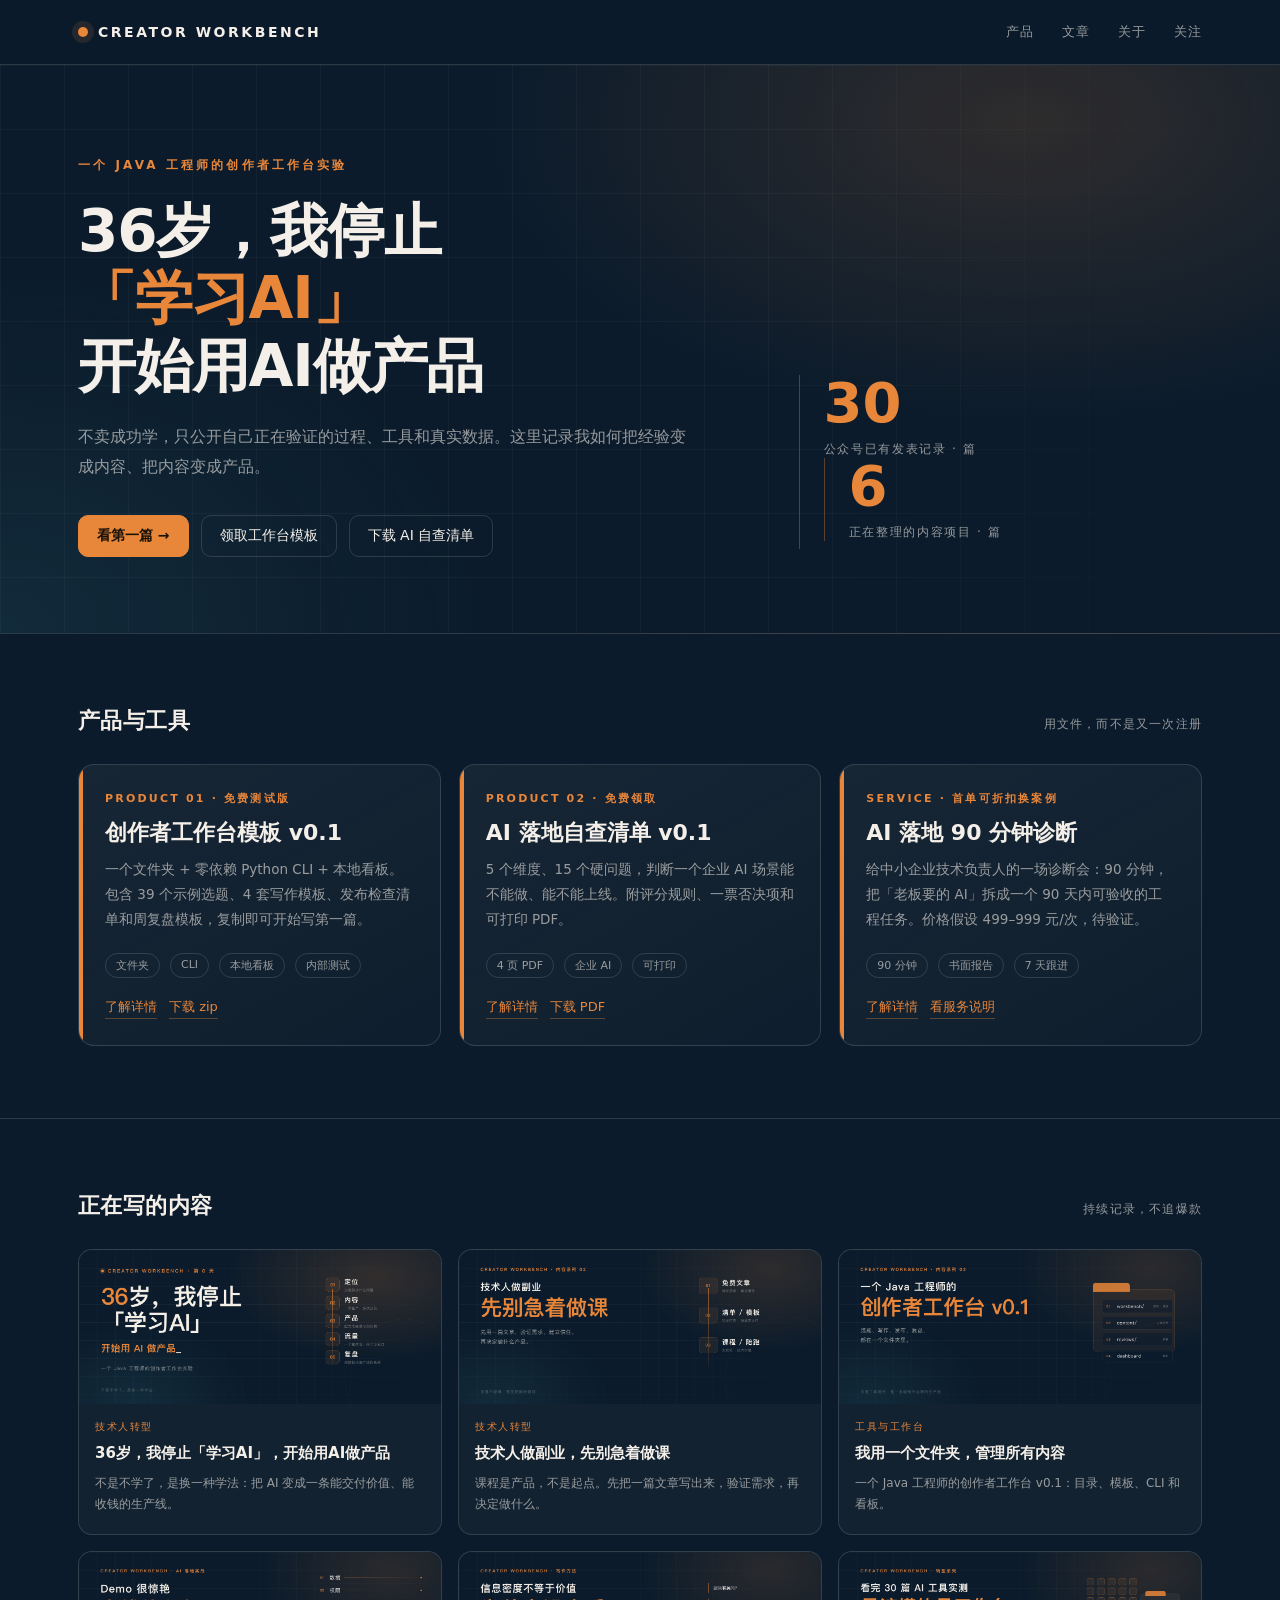
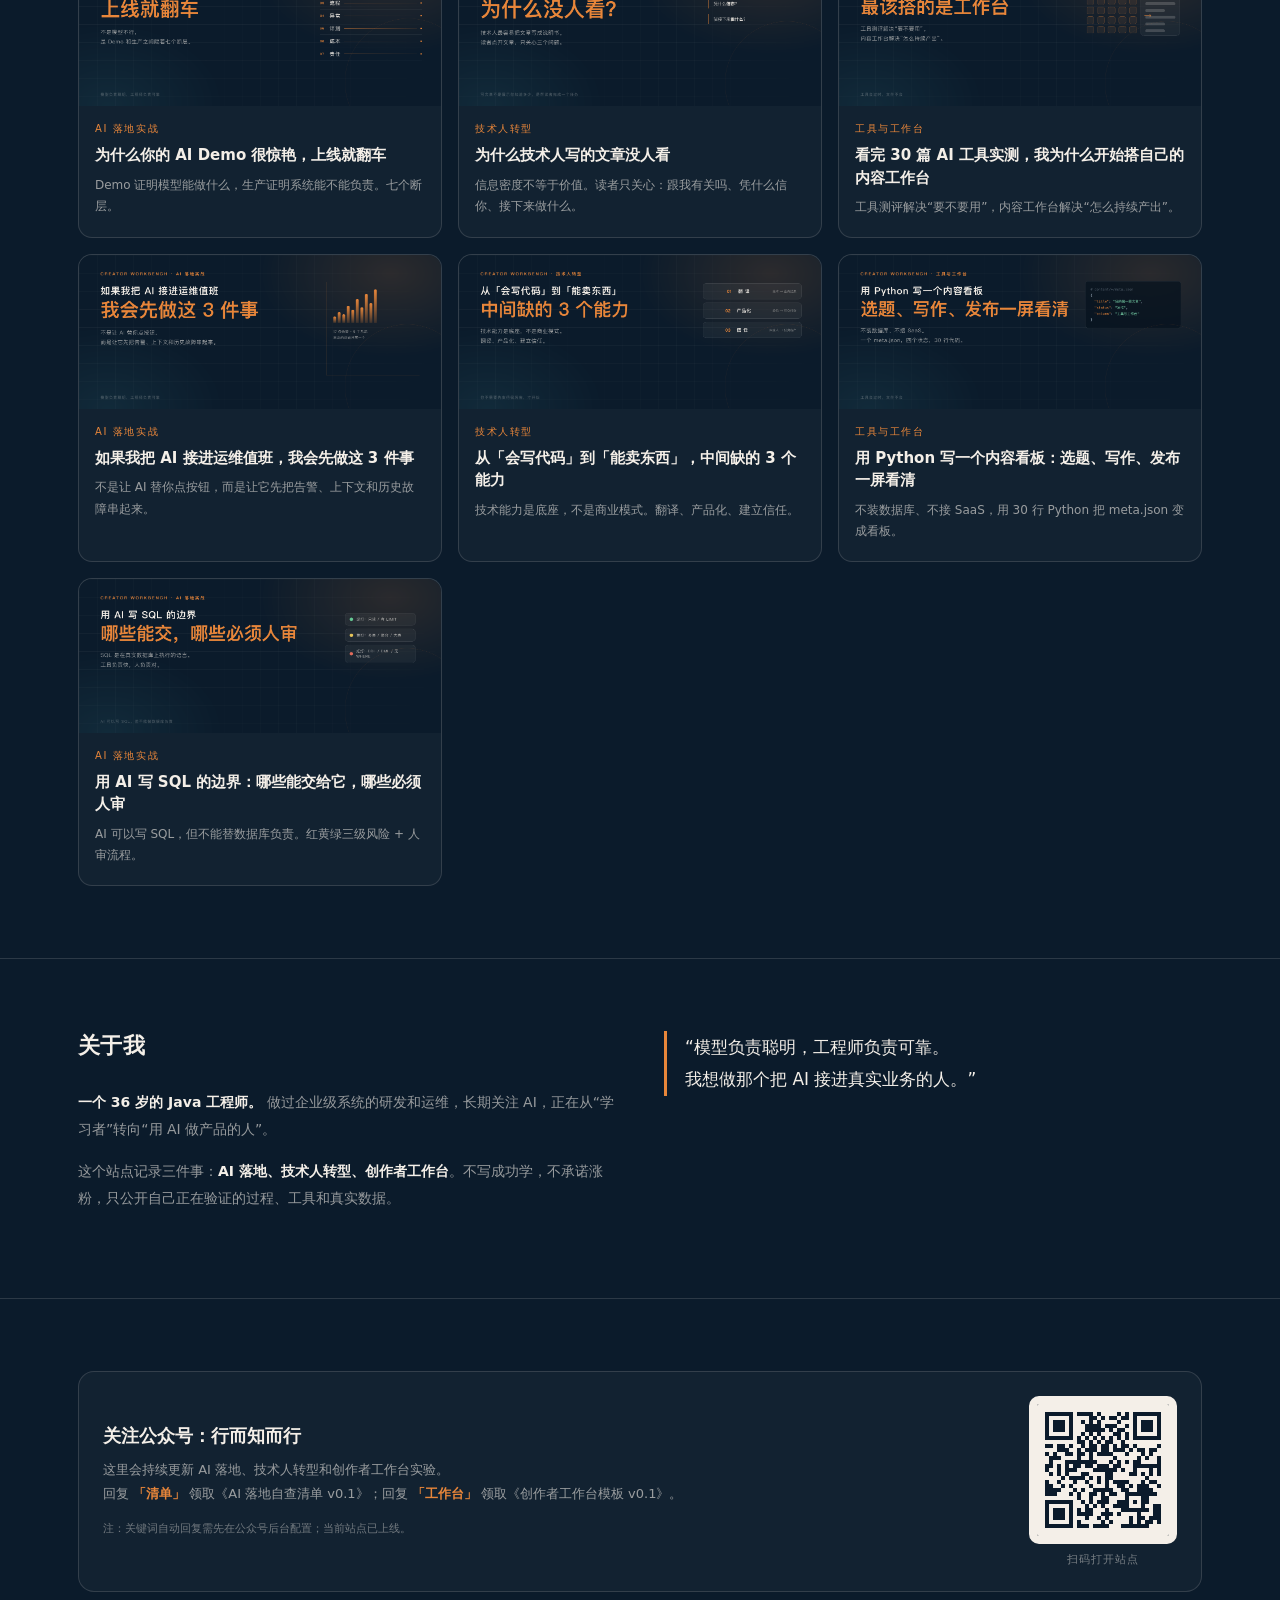
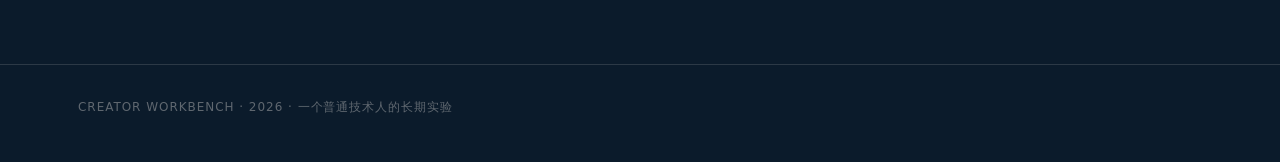
==== commit 928f62dc: "Add AI SQL boundary article" ====
--- a/index.html
+++ b/index.html
@@ -141,6 +141,8 @@
       <a class="article" href="articles/2026-11-27-ai-ops-oncall/index.html"><img src="assets/article-07-cover.png" alt="如果我把 AI 接进运维值班"><div class="article-body"><div class="tag">AI 落地实战</div><h3>如果我把 AI 接进运维值班，我会先做这 3 件事</h3><p>不是让 AI 替你点按钮，而是让它先把告警、上下文和历史故障串起来。</p></div></a>
       <a class="article" href="articles/2026-11-30-code-to-selling/index.html"><img src="assets/article-08-cover.png" alt="从会写代码到能卖东西"><div class="article-body"><div class="tag">技术人转型</div><h3>从「会写代码」到「能卖东西」，中间缺的 3 个能力</h3><p>技术能力是底座，不是商业模式。翻译、产品化、建立信任。</p></div></a>
       <a class="article" href="articles/2026-12-03-python-content-dashboard/index.html"><img src="assets/article-09-cover.png" alt="用 Python 写一个内容看板"><div class="article-body"><div class="tag">工具与工作台</div><h3>用 Python 写一个内容看板：选题、写作、发布一屏看清</h3><p>不装数据库、不接 SaaS，用 30 行 Python 把 meta.json 变成看板。</p></div></a>
+      <a class="article" href="articles/2026-12-09-ai-sql-boundary/index.html"><img src="assets/article-10-cover.png" alt="用 AI 写 SQL 的边界"><div class="article-body"><div class="tag">AI 落地实战</div><h3>用 AI 写 SQL 的边界：哪些能交给它，哪些必须人审</h3><p>AI 可以写 SQL，但不能替数据库负责。红黄绿三级风险 + 人审流程。</p></div></a>
+
 
 
 
